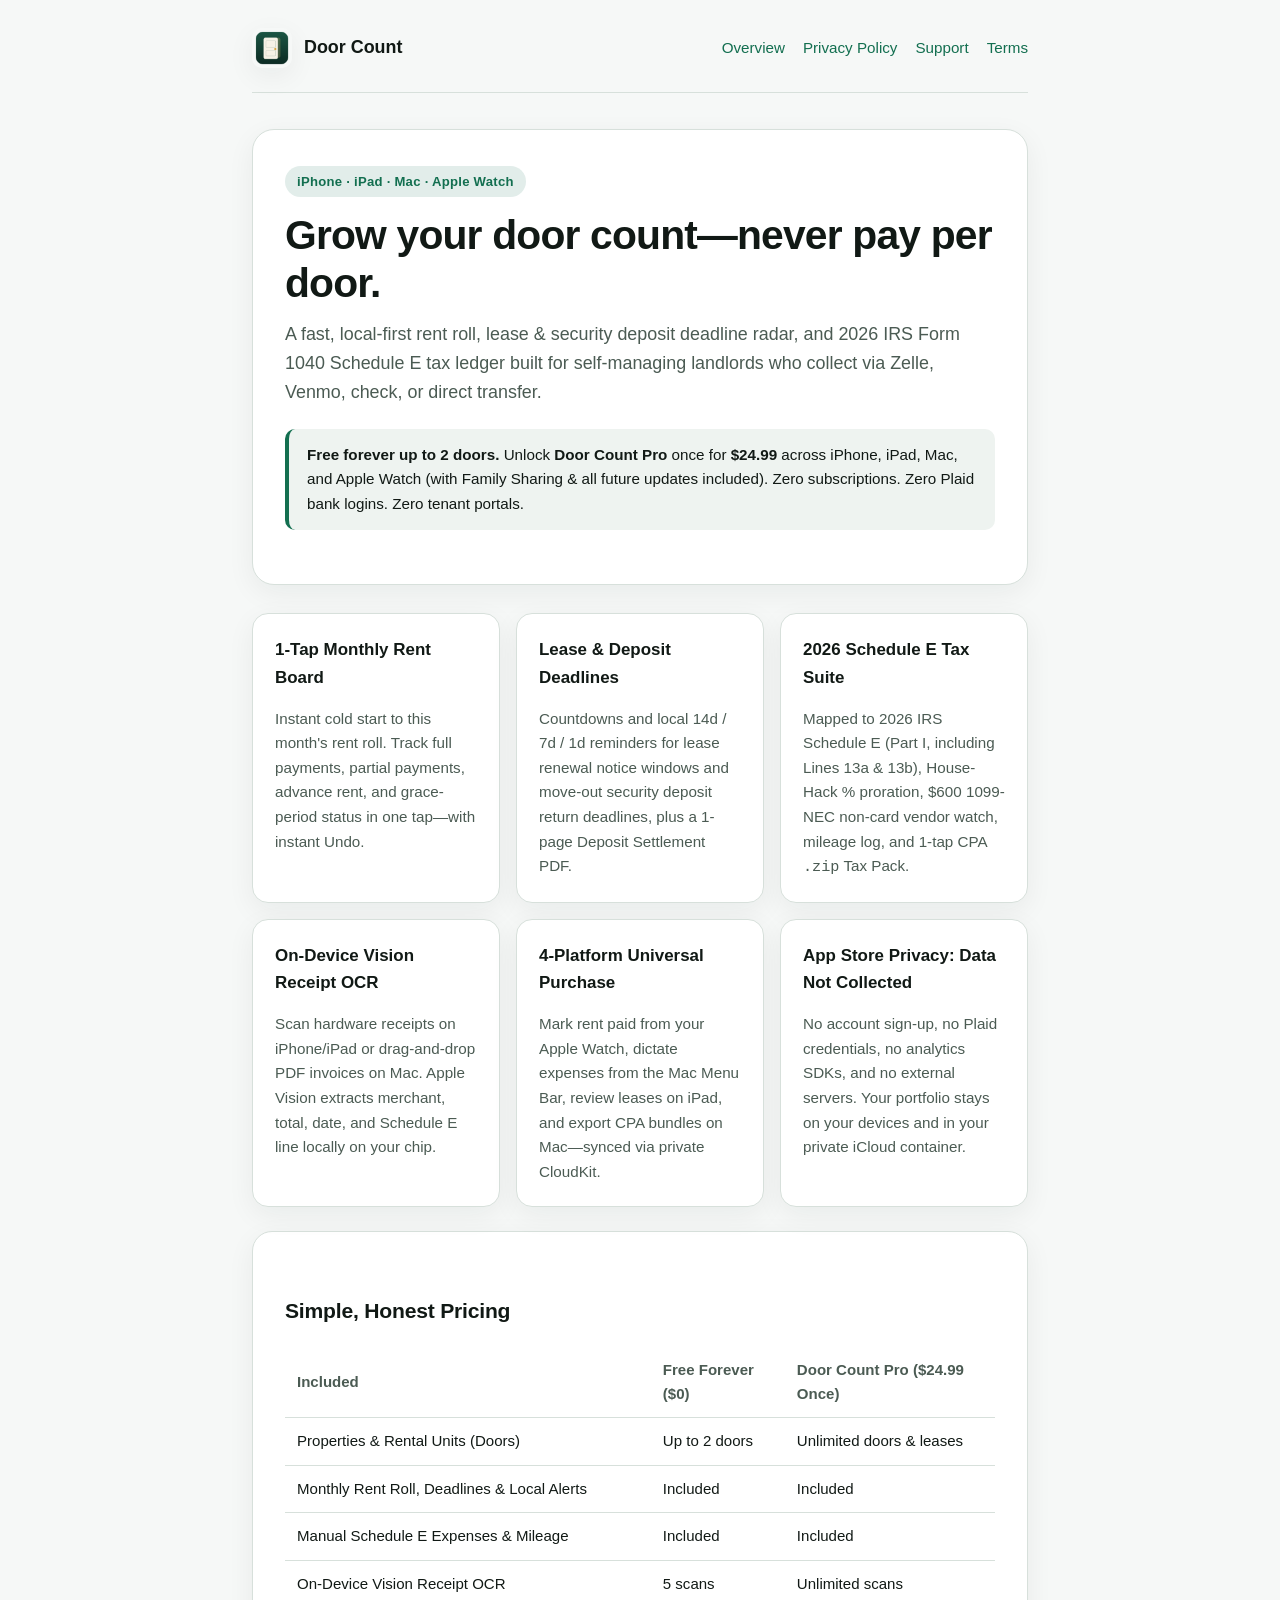
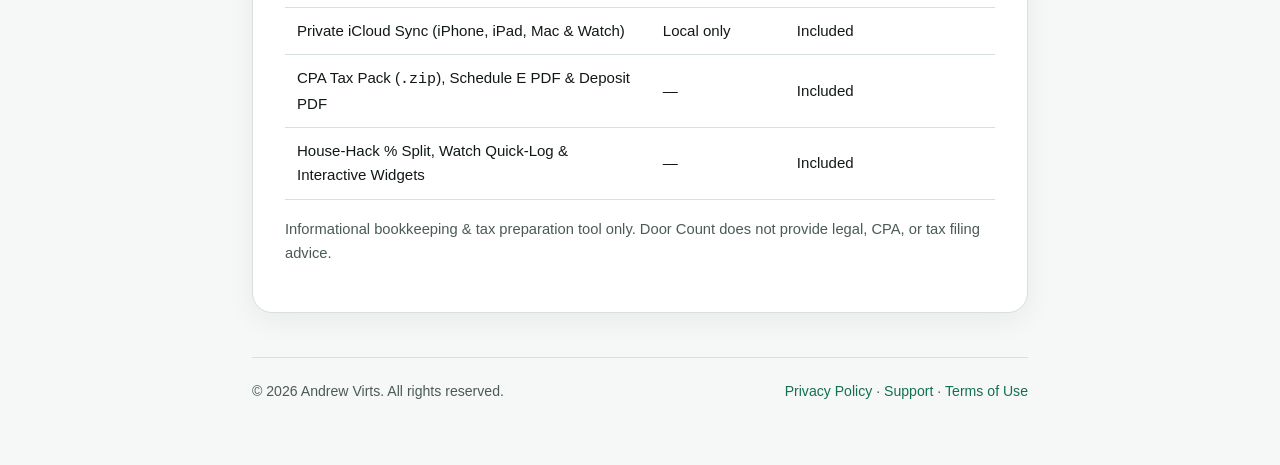
==== index.html @ 759b2ec0 "Publish Door Count privacy, support, terms & overview pages" ====
<!DOCTYPE html>
<html lang="en">
<head>
  <meta charset="utf-8">
  <meta name="viewport" content="width=device-width, initial-scale=1">
  <title>Door Count — Landlord Rent, Leases &amp; Schedule E Taxes</title>
  <meta name="description" content="Grow your door count—never pay per door. Private rent roll, lease &amp; security deposit deadline radar, and 2026 IRS Schedule E tax ledger for iPhone, iPad, Mac, and Apple Watch.">
  <link rel="icon" type="image/png" href="./app-icon.png">
  <link rel="stylesheet" href="./styles.css">
</head>
<body>
  <div class="container">
    <header class="nav">
      <a class="brand" href="./index.html">
        <img src="./app-icon.png" alt="Door Count app icon">
        <span>Door Count</span>
      </a>
      <nav class="links" aria-label="Primary">
        <a href="./index.html">Overview</a>
        <a href="./privacy.html">Privacy Policy</a>
        <a href="./support.html">Support</a>
        <a href="./terms.html">Terms</a>
      </nav>
    </header>

    <section class="hero">
      <span class="badge">iPhone · iPad · Mac · Apple Watch</span>
      <h1>Grow your door count—never pay per door.</h1>
      <p class="lead">
        A fast, local-first rent roll, lease &amp; security deposit deadline radar, and 2026 IRS Form 1040 Schedule E tax ledger built for self-managing landlords who collect via Zelle, Venmo, check, or direct transfer.
      </p>
      <div class="callout">
        <strong>Free forever up to 2 doors.</strong> Unlock <strong>Door Count Pro</strong> once for <strong>$24.99</strong> across iPhone, iPad, Mac, and Apple Watch (with Family Sharing &amp; all future updates included). Zero subscriptions. Zero Plaid bank logins. Zero tenant portals.
      </div>
    </section>

    <div class="grid">
      <div class="card">
        <h3>1-Tap Monthly Rent Board</h3>
        <p>Instant cold start to this month's rent roll. Track full payments, partial payments, advance rent, and grace-period status in one tap—with instant Undo.</p>
      </div>
      <div class="card">
        <h3>Lease &amp; Deposit Deadlines</h3>
        <p>Countdowns and local 14d / 7d / 1d reminders for lease renewal notice windows and move-out security deposit return deadlines, plus a 1-page Deposit Settlement PDF.</p>
      </div>
      <div class="card">
        <h3>2026 Schedule E Tax Suite</h3>
        <p>Mapped to 2026 IRS Schedule E (Part I, including Lines 13a &amp; 13b), House-Hack % proration, $600 1099-NEC non-card vendor watch, mileage log, and 1-tap CPA <code>.zip</code> Tax Pack.</p>
      </div>
      <div class="card">
        <h3>On-Device Vision Receipt OCR</h3>
        <p>Scan hardware receipts on iPhone/iPad or drag-and-drop PDF invoices on Mac. Apple Vision extracts merchant, total, date, and Schedule E line locally on your chip.</p>
      </div>
      <div class="card">
        <h3>4-Platform Universal Purchase</h3>
        <p>Mark rent paid from your Apple Watch, dictate expenses from the Mac Menu Bar, review leases on iPad, and export CPA bundles on Mac—synced via private CloudKit.</p>
      </div>
      <div class="card">
        <h3>App Store Privacy: Data Not Collected</h3>
        <p>No account sign-up, no Plaid credentials, no analytics SDKs, and no external servers. Your portfolio stays on your devices and in your private iCloud container.</p>
      </div>
    </div>

    <section class="prose">
      <h2>Simple, Honest Pricing</h2>
      <table>
        <thead>
          <tr>
            <th>Included</th>
            <th>Free Forever ($0)</th>
            <th>Door Count Pro ($24.99 Once)</th>
          </tr>
        </thead>
        <tbody>
          <tr>
            <td>Properties &amp; Rental Units (Doors)</td>
            <td>Up to 2 doors</td>
            <td>Unlimited doors &amp; leases</td>
          </tr>
          <tr>
            <td>Monthly Rent Roll, Deadlines &amp; Local Alerts</td>
            <td>Included</td>
            <td>Included</td>
          </tr>
          <tr>
            <td>Manual Schedule E Expenses &amp; Mileage</td>
            <td>Included</td>
            <td>Included</td>
          </tr>
          <tr>
            <td>On-Device Vision Receipt OCR</td>
            <td>5 scans</td>
            <td>Unlimited scans</td>
          </tr>
          <tr>
            <td>Private iCloud Sync (iPhone, iPad, Mac &amp; Watch)</td>
            <td>Local only</td>
            <td>Included</td>
          </tr>
          <tr>
            <td>CPA Tax Pack (<code>.zip</code>), Schedule E PDF &amp; Deposit PDF</td>
            <td>—</td>
            <td>Included</td>
          </tr>
          <tr>
            <td>House-Hack % Split, Watch Quick-Log &amp; Interactive Widgets</td>
            <td>—</td>
            <td>Included</td>
          </tr>
        </tbody>
      </table>
      <p class="muted">
        Informational bookkeeping &amp; tax preparation tool only. Door Count does not provide legal, CPA, or tax filing advice.
      </p>
    </section>

    <footer>
      <span>&copy; 2026 Andrew Virts. All rights reserved.</span>
      <span>
        <a href="./privacy.html">Privacy Policy</a> ·
        <a href="./support.html">Support</a> ·
        <a href="./terms.html">Terms of Use</a>
      </span>
    </footer>
  </div>
</body>
</html>
---- styles.css ----
:root {
  color-scheme: light dark;
  --bg: #f6f8f7;
  --surface: #ffffff;
  --surface-muted: #eef3f0;
  --border: #d7e0db;
  --text: #111915;
  --text-muted: #4b5b53;
  --emerald: #136f50;
  --emerald-soft: rgba(19, 111, 80, 0.12);
  --brass: #b7791f;
  --shadow: 0 8px 28px rgba(13, 36, 26, 0.06);
}

@media (prefers-color-scheme: dark) {
  :root {
    --bg: #0c120f;
    --surface: #141d19;
    --surface-muted: #1b2721;
    --border: #26362e;
    --text: #edf3ef;
    --text-muted: #9cb0a5;
    --emerald: #34b385;
    --emerald-soft: rgba(52, 179, 133, 0.16);
    --brass: #e4a84b;
    --shadow: 0 10px 32px rgba(0, 0, 0, 0.35);
  }
}

* {
  box-sizing: border-box;
}

body {
  margin: 0;
  font-family: -apple-system, BlinkMacSystemFont, "SF Pro Text", "Segoe UI", Roboto, Helvetica, Arial, sans-serif;
  background: var(--bg);
  color: var(--text);
  line-height: 1.62;
  -webkit-font-smoothing: antialiased;
}

a {
  color: var(--emerald);
  text-decoration: none;
  font-weight: 500;
}

a:hover {
  text-decoration: underline;
}

.container {
  max-width: 820px;
  margin: 0 auto;
  padding: 28px 22px 64px;
}

header.nav {
  display: flex;
  align-items: center;
  justify-content: space-between;
  gap: 16px;
  padding-bottom: 24px;
  border-bottom: 1px solid var(--border);
  margin-bottom: 36px;
  flex-wrap: wrap;
}

.brand {
  display: flex;
  align-items: center;
  gap: 12px;
  color: var(--text);
  font-weight: 700;
  font-size: 1.12rem;
}

.brand:hover {
  text-decoration: none;
}

.brand img {
  width: 40px;
  height: 40px;
  border-radius: 10px;
  box-shadow: var(--shadow);
}

nav.links {
  display: flex;
  gap: 18px;
  flex-wrap: wrap;
  font-size: 0.95rem;
}

.hero {
  background: var(--surface);
  border: 1px solid var(--border);
  border-radius: 22px;
  padding: 36px 32px;
  box-shadow: var(--shadow);
  margin-bottom: 28px;
}

.badge {
  display: inline-block;
  background: var(--emerald-soft);
  color: var(--emerald);
  font-weight: 600;
  font-size: 0.82rem;
  letter-spacing: 0.02em;
  padding: 5px 12px;
  border-radius: 999px;
  margin-bottom: 14px;
}

h1 {
  font-size: clamp(1.85rem, 4vw, 2.55rem);
  line-height: 1.18;
  letter-spacing: -0.02em;
  margin: 0 0 12px;
}

h2 {
  font-size: 1.32rem;
  letter-spacing: -0.01em;
  margin: 30px 0 10px;
}

h3 {
  font-size: 1.06rem;
  margin: 20px 0 6px;
}

p.lead {
  font-size: 1.12rem;
  color: var(--text-muted);
  margin: 0 0 22px;
}

.grid {
  display: grid;
  grid-template-columns: repeat(auto-fit, minmax(235px, 1fr));
  gap: 16px;
  margin: 24px 0;
}

.card {
  background: var(--surface);
  border: 1px solid var(--border);
  border-radius: 16px;
  padding: 22px;
  box-shadow: var(--shadow);
}

.card h3 {
  margin-top: 0;
}

.card p {
  margin-bottom: 0;
  color: var(--text-muted);
  font-size: 0.95rem;
}

.prose {
  background: var(--surface);
  border: 1px solid var(--border);
  border-radius: 20px;
  padding: 32px;
  box-shadow: var(--shadow);
}

.prose p,
.prose li {
  color: var(--text);
}

.prose .muted {
  color: var(--text-muted);
  font-size: 0.92rem;
}

.callout {
  background: var(--surface-muted);
  border-left: 4px solid var(--emerald);
  padding: 14px 18px;
  border-radius: 10px;
  margin: 18px 0;
  font-size: 0.95rem;
}

table {
  width: 100%;
  border-collapse: collapse;
  margin: 18px 0;
  font-size: 0.94rem;
}

th,
td {
  text-align: left;
  padding: 11px 12px;
  border-bottom: 1px solid var(--border);
}

th {
  font-weight: 600;
  color: var(--text-muted);
}

footer {
  margin-top: 44px;
  padding-top: 22px;
  border-top: 1px solid var(--border);
  display: flex;
  justify-content: space-between;
  flex-wrap: wrap;
  gap: 12px;
  font-size: 0.88rem;
  color: var(--text-muted);
}
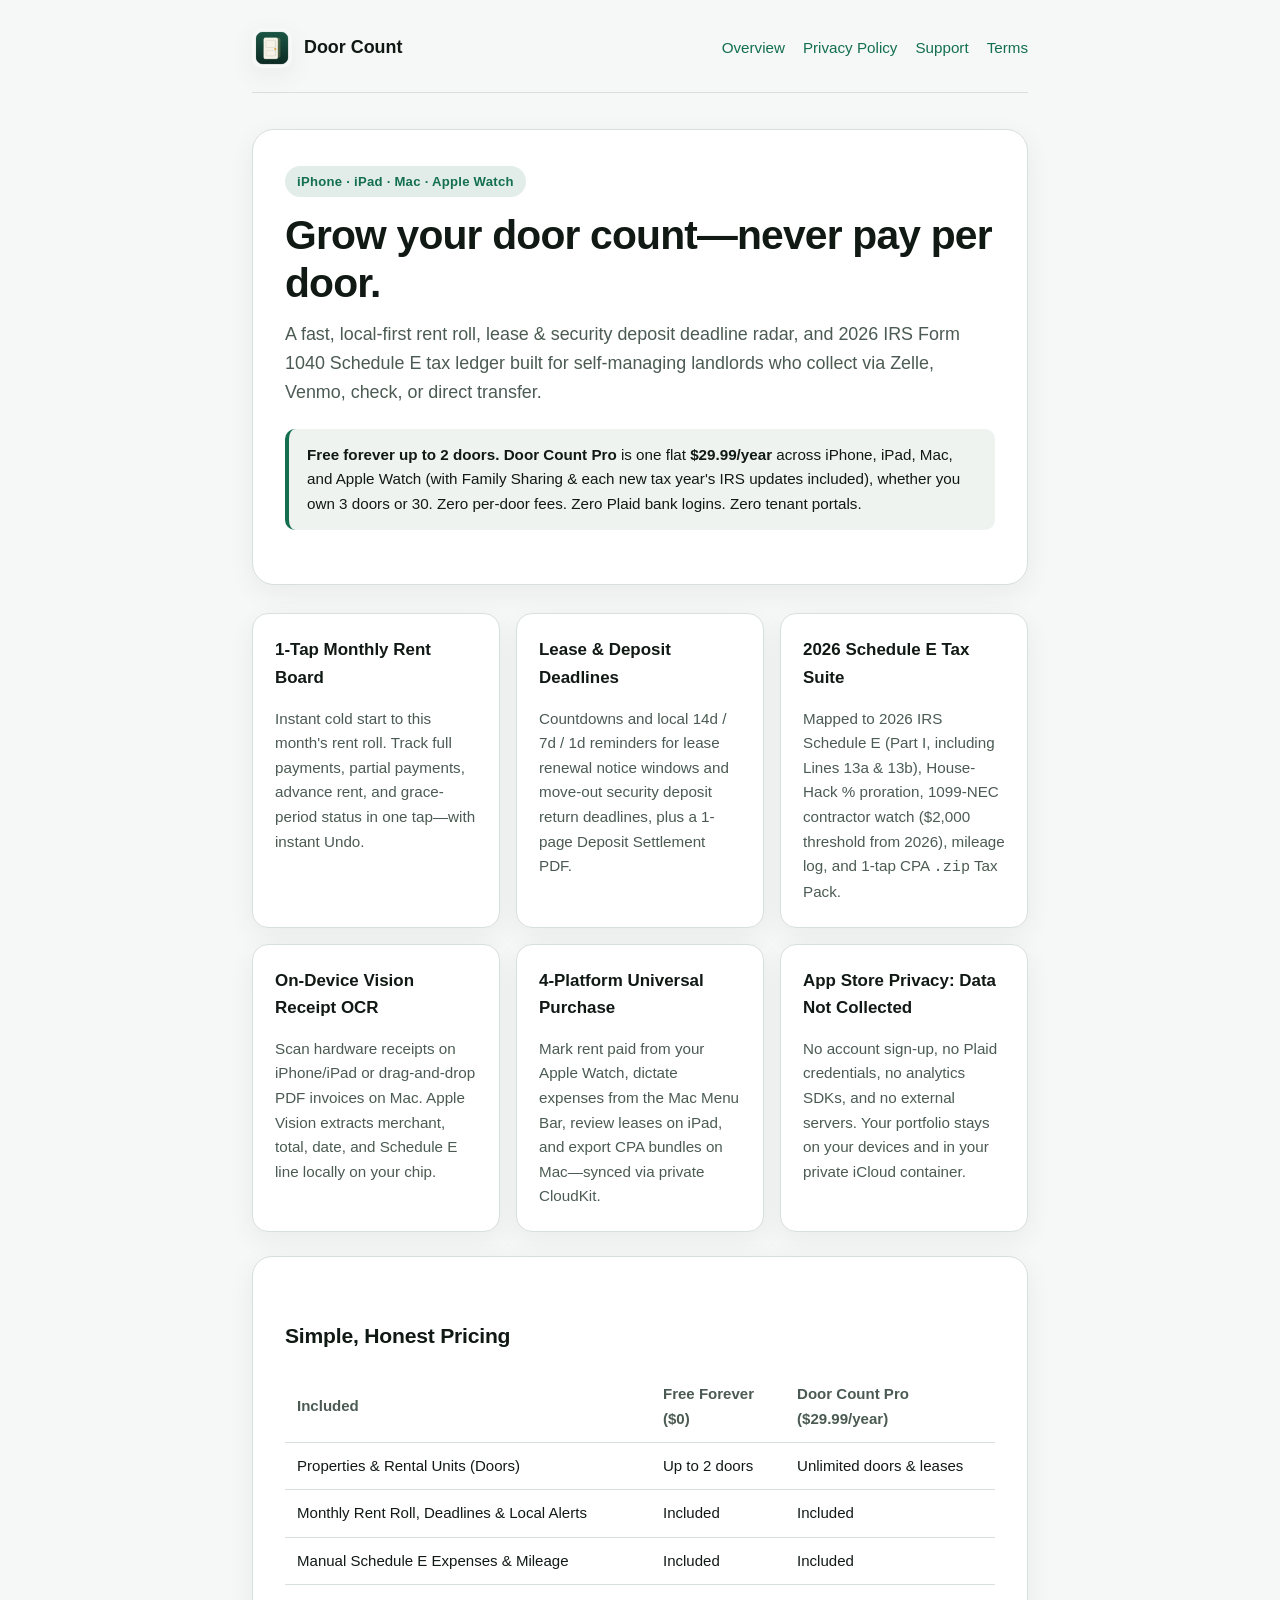
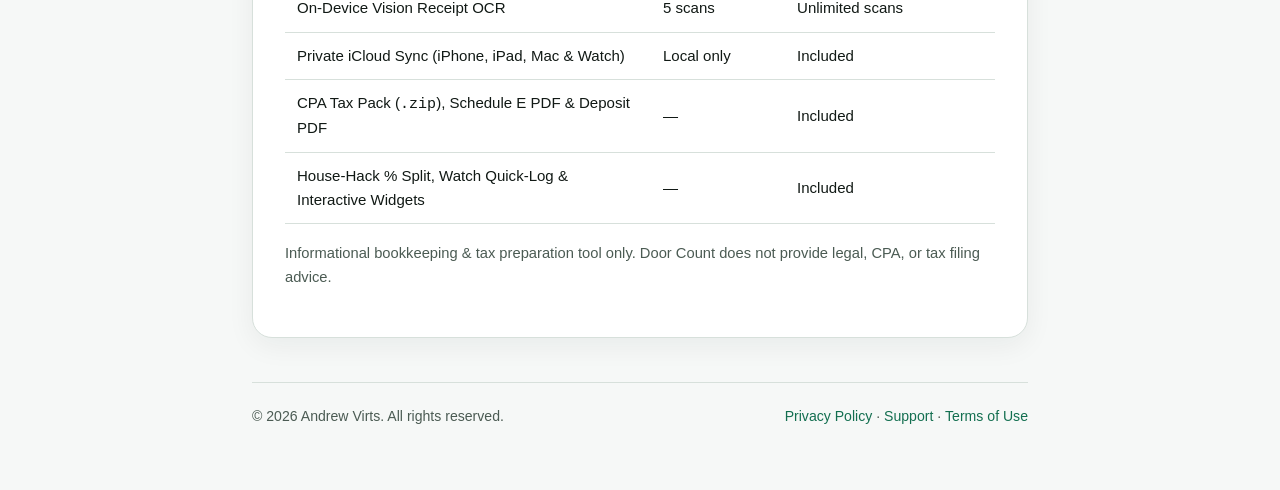
==== commit fdda15c6: "Update pricing to $29.99/year subscription and 2026 1099-NEC threshold Co-Authored-By: Claude Opus 5" ====
--- a/index.html
+++ b/index.html
@@ -30,7 +30,7 @@
         A fast, local-first rent roll, lease &amp; security deposit deadline radar, and 2026 IRS Form 1040 Schedule E tax ledger built for self-managing landlords who collect via Zelle, Venmo, check, or direct transfer.
       </p>
       <div class="callout">
-        <strong>Free forever up to 2 doors.</strong> Unlock <strong>Door Count Pro</strong> once for <strong>$24.99</strong> across iPhone, iPad, Mac, and Apple Watch (with Family Sharing &amp; all future updates included). Zero subscriptions. Zero Plaid bank logins. Zero tenant portals.
+        <strong>Free forever up to 2 doors.</strong> <strong>Door Count Pro</strong> is one flat <strong>$29.99/year</strong> across iPhone, iPad, Mac, and Apple Watch (with Family Sharing &amp; each new tax year's IRS updates included), whether you own 3 doors or 30. Zero per-door fees. Zero Plaid bank logins. Zero tenant portals.
       </div>
     </section>
 
@@ -45,7 +45,7 @@
       </div>
       <div class="card">
         <h3>2026 Schedule E Tax Suite</h3>
-        <p>Mapped to 2026 IRS Schedule E (Part I, including Lines 13a &amp; 13b), House-Hack % proration, $600 1099-NEC non-card vendor watch, mileage log, and 1-tap CPA <code>.zip</code> Tax Pack.</p>
+        <p>Mapped to 2026 IRS Schedule E (Part I, including Lines 13a &amp; 13b), House-Hack % proration, 1099-NEC contractor watch ($2,000 threshold from 2026), mileage log, and 1-tap CPA <code>.zip</code> Tax Pack.</p>
       </div>
       <div class="card">
         <h3>On-Device Vision Receipt OCR</h3>
@@ -68,7 +68,7 @@
           <tr>
             <th>Included</th>
             <th>Free Forever ($0)</th>
-            <th>Door Count Pro ($24.99 Once)</th>
+            <th>Door Count Pro ($29.99/year)</th>
           </tr>
         </thead>
         <tbody>
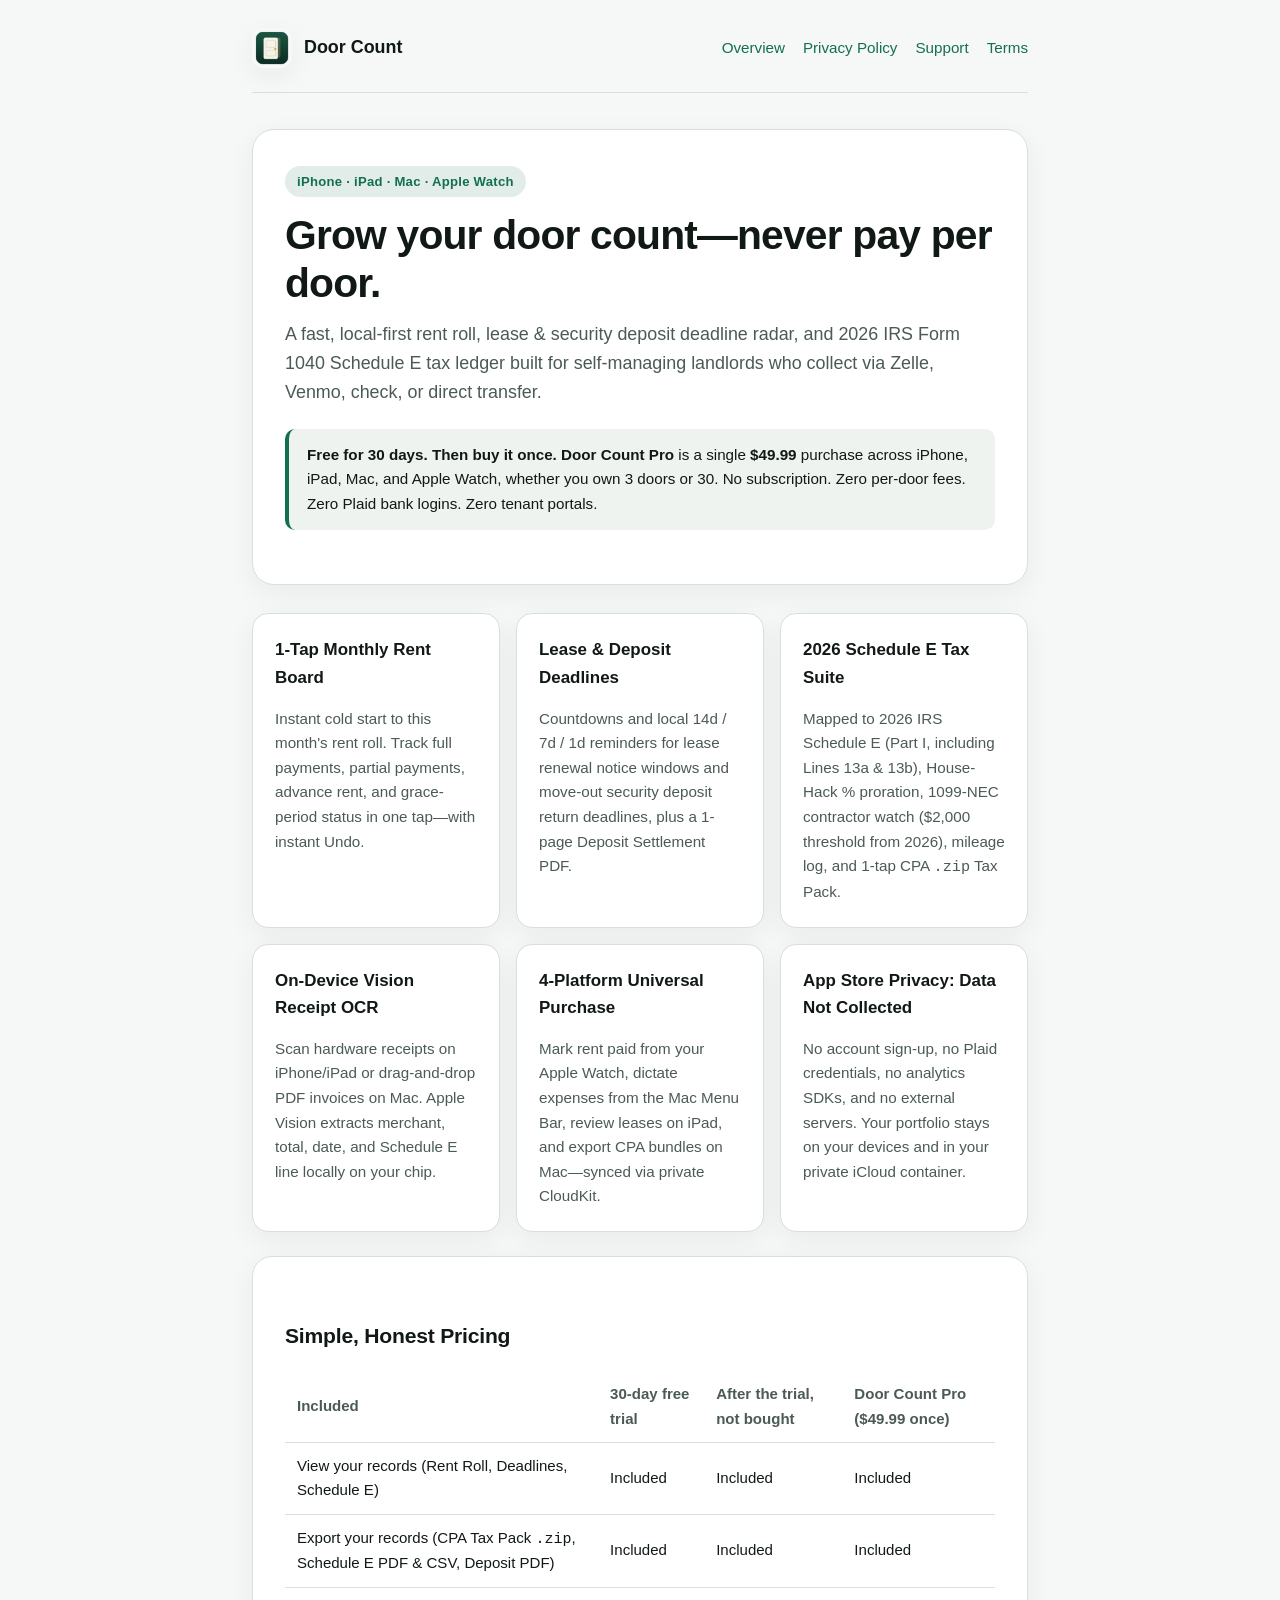
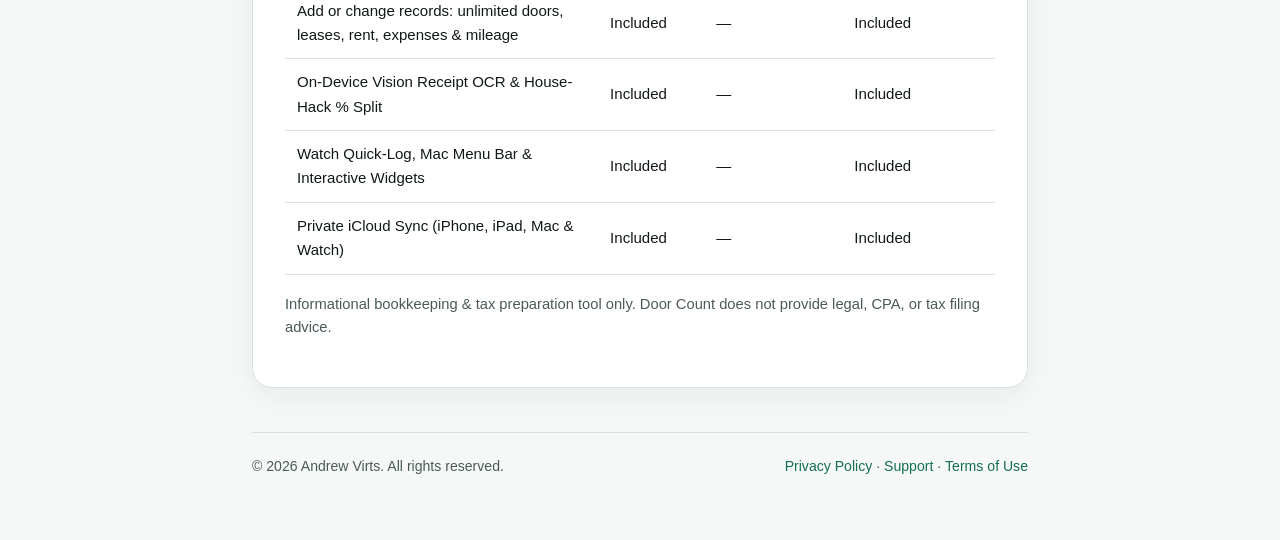
==== commit 9c20255f: "Update pages for the 30-day trial and one-time purchase Replaces the free tier and $29.99/year subsc" ====
--- a/index.html
+++ b/index.html
@@ -30,7 +30,7 @@
         A fast, local-first rent roll, lease &amp; security deposit deadline radar, and 2026 IRS Form 1040 Schedule E tax ledger built for self-managing landlords who collect via Zelle, Venmo, check, or direct transfer.
       </p>
       <div class="callout">
-        <strong>Free forever up to 2 doors.</strong> <strong>Door Count Pro</strong> is one flat <strong>$29.99/year</strong> across iPhone, iPad, Mac, and Apple Watch (with Family Sharing &amp; each new tax year's IRS updates included), whether you own 3 doors or 30. Zero per-door fees. Zero Plaid bank logins. Zero tenant portals.
+        <strong>Free for 30 days. Then buy it once.</strong> <strong>Door Count Pro</strong> is a single <strong>$49.99</strong> purchase across iPhone, iPad, Mac, and Apple Watch, whether you own 3 doors or 30. No subscription. Zero per-door fees. Zero Plaid bank logins. Zero tenant portals.
       </div>
     </section>
 
@@ -67,43 +67,45 @@
         <thead>
           <tr>
             <th>Included</th>
-            <th>Free Forever ($0)</th>
-            <th>Door Count Pro ($29.99/year)</th>
+            <th>30-day free trial</th>
+            <th>After the trial, not bought</th>
+            <th>Door Count Pro ($49.99 once)</th>
           </tr>
         </thead>
         <tbody>
           <tr>
-            <td>Properties &amp; Rental Units (Doors)</td>
-            <td>Up to 2 doors</td>
-            <td>Unlimited doors &amp; leases</td>
-          </tr>
-          <tr>
-            <td>Monthly Rent Roll, Deadlines &amp; Local Alerts</td>
+            <td>View your records (Rent Roll, Deadlines, Schedule E)</td>
+            <td>Included</td>
             <td>Included</td>
             <td>Included</td>
           </tr>
           <tr>
-            <td>Manual Schedule E Expenses &amp; Mileage</td>
+            <td>Export your records (CPA Tax Pack <code>.zip</code>, Schedule E PDF &amp; CSV, Deposit PDF)</td>
+            <td>Included</td>
             <td>Included</td>
             <td>Included</td>
           </tr>
           <tr>
-            <td>On-Device Vision Receipt OCR</td>
-            <td>5 scans</td>
-            <td>Unlimited scans</td>
-          </tr>
-          <tr>
-            <td>Private iCloud Sync (iPhone, iPad, Mac &amp; Watch)</td>
-            <td>Local only</td>
+            <td>Add or change records: unlimited doors, leases, rent, expenses &amp; mileage</td>
             <td>Included</td>
-          </tr>
-          <tr>
-            <td>CPA Tax Pack (<code>.zip</code>), Schedule E PDF &amp; Deposit PDF</td>
             <td>—</td>
             <td>Included</td>
           </tr>
           <tr>
-            <td>House-Hack % Split, Watch Quick-Log &amp; Interactive Widgets</td>
+            <td>On-Device Vision Receipt OCR &amp; House-Hack % Split</td>
+            <td>Included</td>
+            <td>—</td>
+            <td>Included</td>
+          </tr>
+          <tr>
+            <td>Watch Quick-Log, Mac Menu Bar &amp; Interactive Widgets</td>
+            <td>Included</td>
+            <td>—</td>
+            <td>Included</td>
+          </tr>
+          <tr>
+            <td>Private iCloud Sync (iPhone, iPad, Mac &amp; Watch)</td>
+            <td>Included</td>
             <td>—</td>
             <td>Included</td>
           </tr>
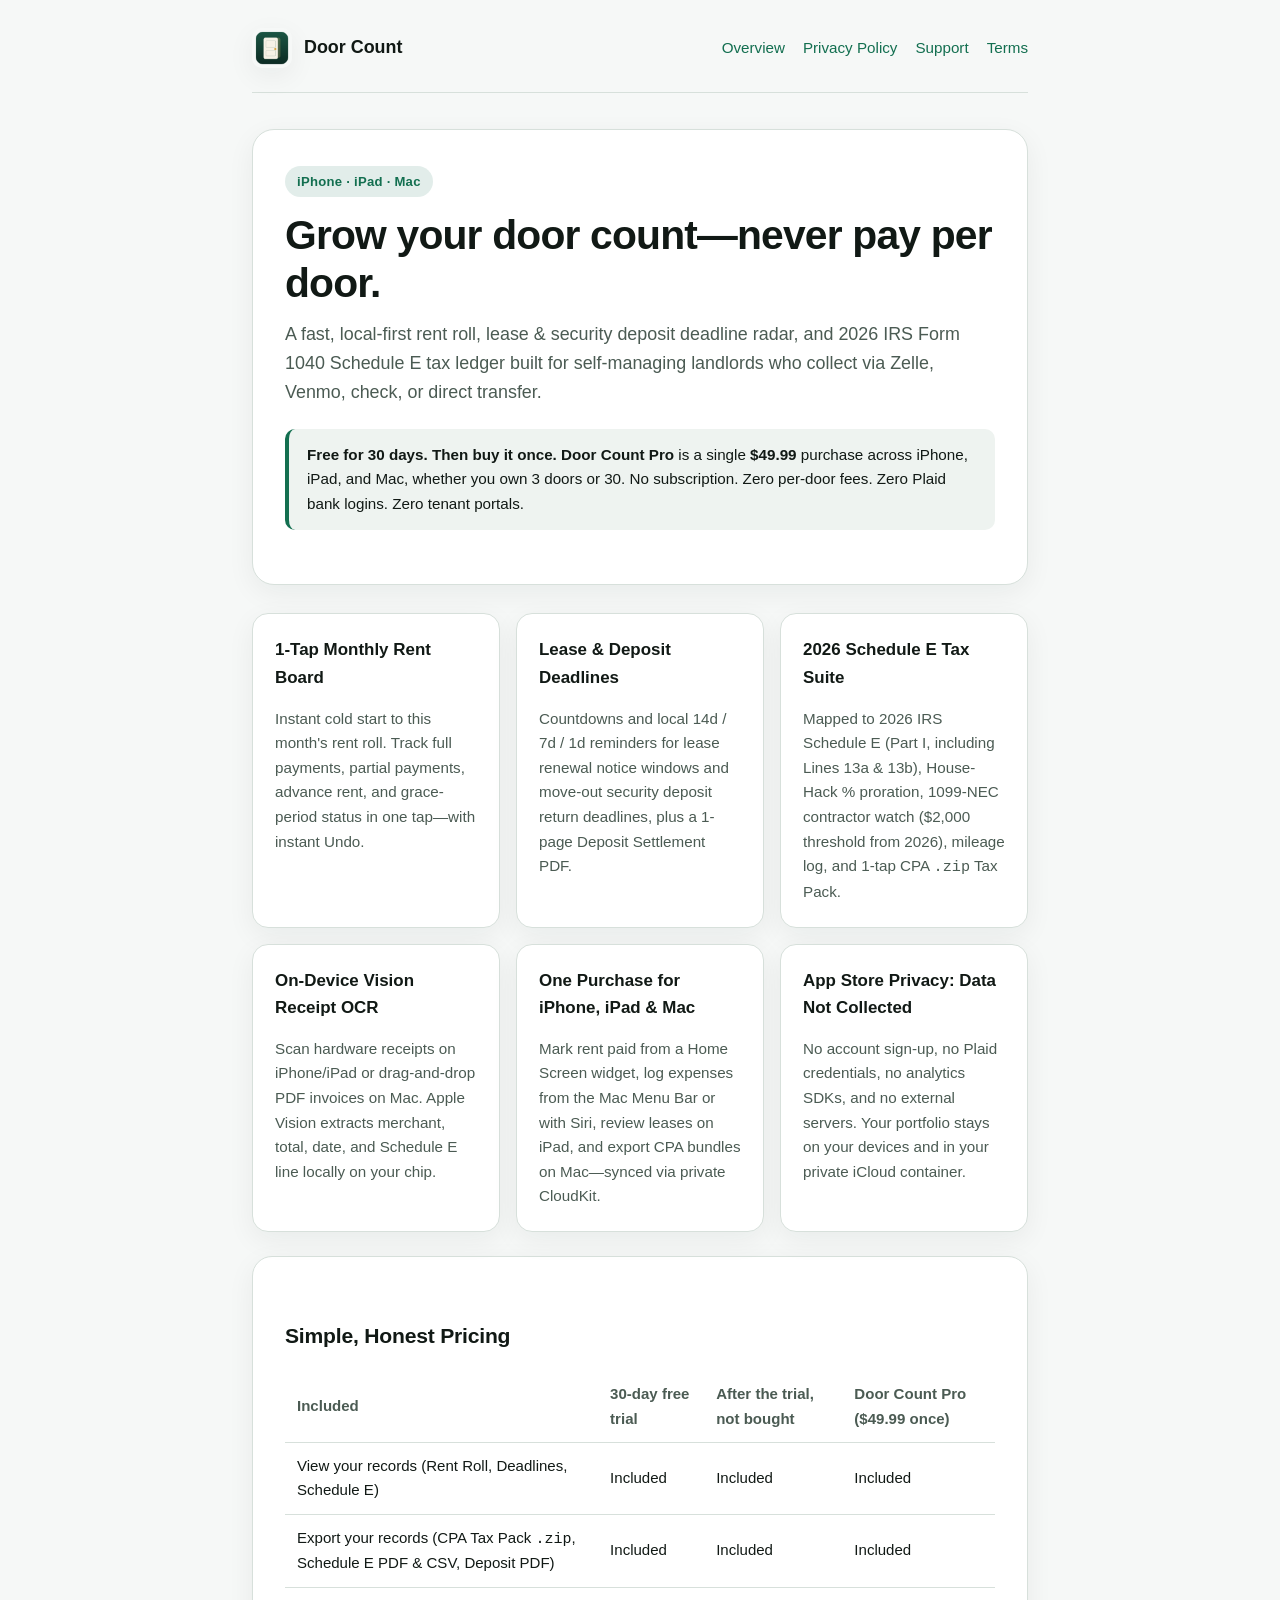
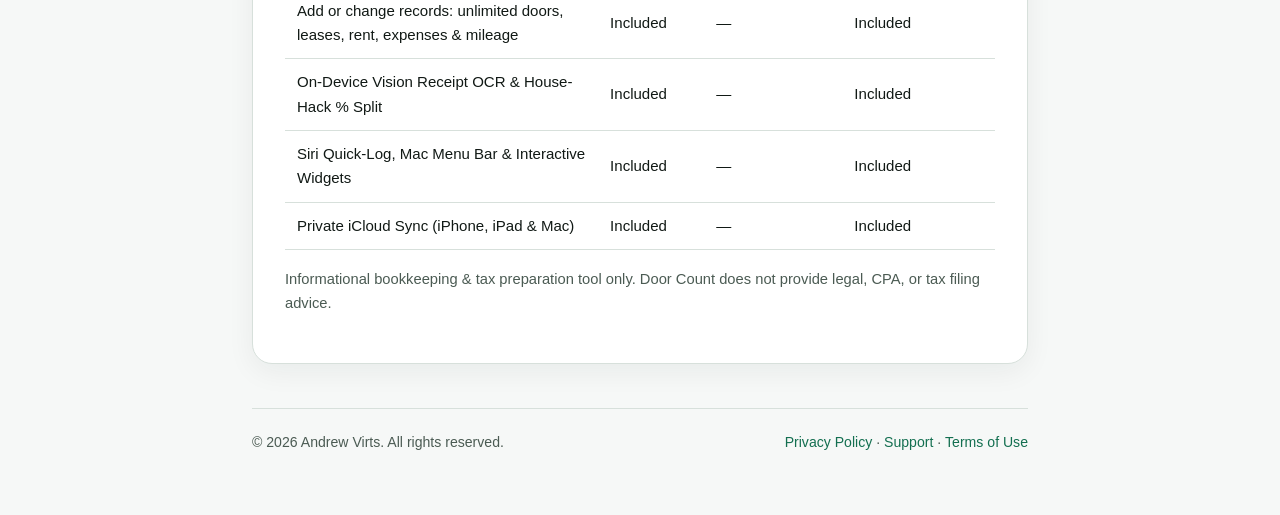
==== commit f94ca15e: "Update pages for 1.0: no Apple Watch, backups, trial reminder, offer codes Co-Authored-By: Claude Op" ====
--- a/index.html
+++ b/index.html
@@ -4,7 +4,7 @@
   <meta charset="utf-8">
   <meta name="viewport" content="width=device-width, initial-scale=1">
   <title>Door Count — Landlord Rent, Leases &amp; Schedule E Taxes</title>
-  <meta name="description" content="Grow your door count—never pay per door. Private rent roll, lease &amp; security deposit deadline radar, and 2026 IRS Schedule E tax ledger for iPhone, iPad, Mac, and Apple Watch.">
+  <meta name="description" content="Grow your door count—never pay per door. Private rent roll, lease &amp; security deposit deadline radar, and 2026 IRS Schedule E tax ledger for iPhone, iPad, and Mac.">
   <link rel="icon" type="image/png" href="./app-icon.png">
   <link rel="stylesheet" href="./styles.css">
 </head>
@@ -24,13 +24,13 @@
     </header>
 
     <section class="hero">
-      <span class="badge">iPhone · iPad · Mac · Apple Watch</span>
+      <span class="badge">iPhone · iPad · Mac</span>
       <h1>Grow your door count—never pay per door.</h1>
       <p class="lead">
         A fast, local-first rent roll, lease &amp; security deposit deadline radar, and 2026 IRS Form 1040 Schedule E tax ledger built for self-managing landlords who collect via Zelle, Venmo, check, or direct transfer.
       </p>
       <div class="callout">
-        <strong>Free for 30 days. Then buy it once.</strong> <strong>Door Count Pro</strong> is a single <strong>$49.99</strong> purchase across iPhone, iPad, Mac, and Apple Watch, whether you own 3 doors or 30. No subscription. Zero per-door fees. Zero Plaid bank logins. Zero tenant portals.
+        <strong>Free for 30 days. Then buy it once.</strong> <strong>Door Count Pro</strong> is a single <strong>$49.99</strong> purchase across iPhone, iPad, and Mac, whether you own 3 doors or 30. No subscription. Zero per-door fees. Zero Plaid bank logins. Zero tenant portals.
       </div>
     </section>
 
@@ -52,8 +52,8 @@
         <p>Scan hardware receipts on iPhone/iPad or drag-and-drop PDF invoices on Mac. Apple Vision extracts merchant, total, date, and Schedule E line locally on your chip.</p>
       </div>
       <div class="card">
-        <h3>4-Platform Universal Purchase</h3>
-        <p>Mark rent paid from your Apple Watch, dictate expenses from the Mac Menu Bar, review leases on iPad, and export CPA bundles on Mac—synced via private CloudKit.</p>
+        <h3>One Purchase for iPhone, iPad &amp; Mac</h3>
+        <p>Mark rent paid from a Home Screen widget, log expenses from the Mac Menu Bar or with Siri, review leases on iPad, and export CPA bundles on Mac—synced via private CloudKit.</p>
       </div>
       <div class="card">
         <h3>App Store Privacy: Data Not Collected</h3>
@@ -98,13 +98,13 @@
             <td>Included</td>
           </tr>
           <tr>
-            <td>Watch Quick-Log, Mac Menu Bar &amp; Interactive Widgets</td>
+            <td>Siri Quick-Log, Mac Menu Bar &amp; Interactive Widgets</td>
             <td>Included</td>
             <td>—</td>
             <td>Included</td>
           </tr>
           <tr>
-            <td>Private iCloud Sync (iPhone, iPad, Mac &amp; Watch)</td>
+            <td>Private iCloud Sync (iPhone, iPad &amp; Mac)</td>
             <td>Included</td>
             <td>—</td>
             <td>Included</td>
